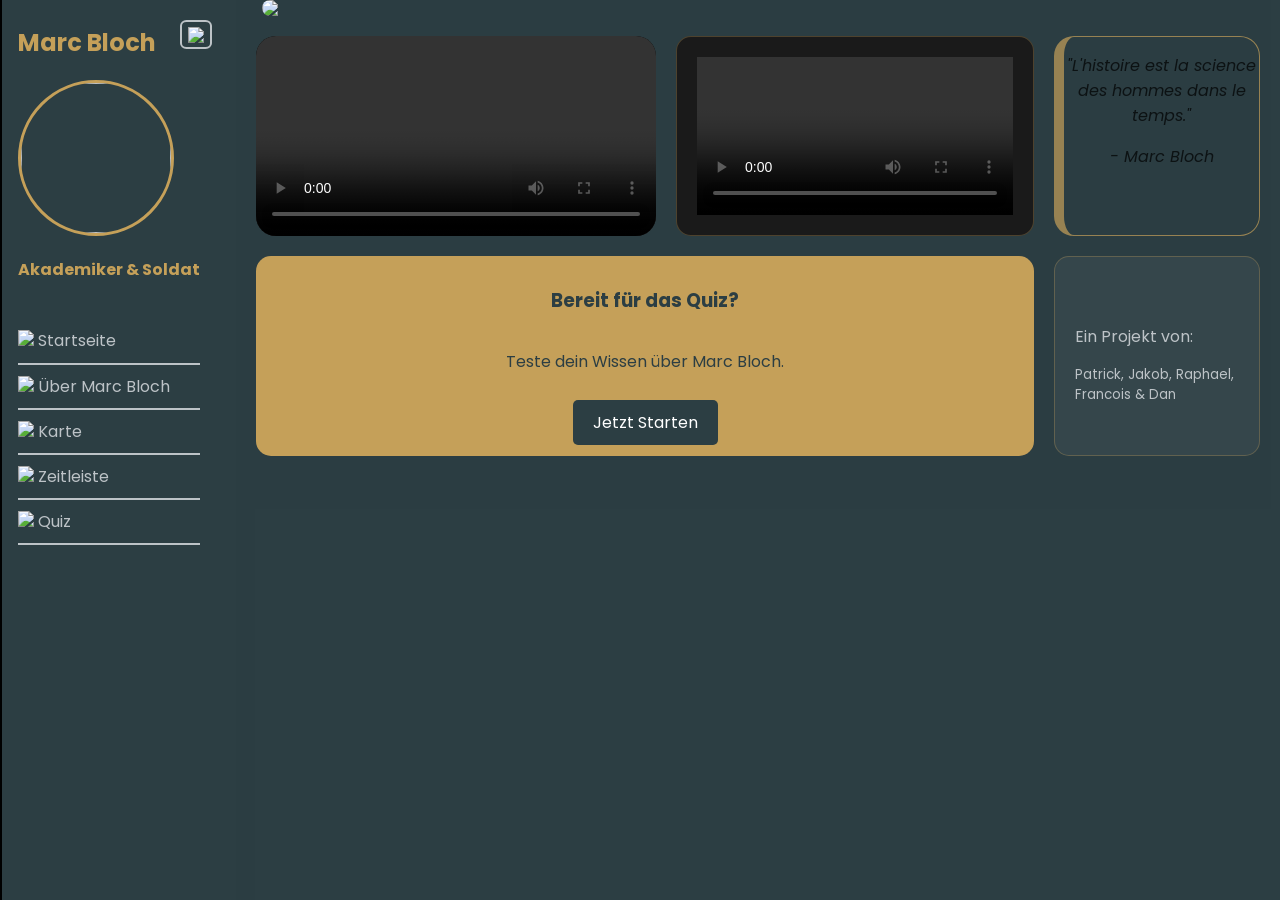
==== index.html @ 03a61c20 "Rename Home.html to index.html" ====
<!DOCTYPE html>
<html lang="en">
<head>
    <meta charset="UTF-8">
    <meta name="viewport" content="width=device-width, initial-scale=1.0">
    <title>Document</title>
    <link rel="stylesheet" href="Home.css">
</head>
<body>
    <nav id="sidebar">
        <div class="marc-bloch-container" >
            <h2> Marc Bloch </h2>
            <img src="assets/Marc-Bloch- Icon-Image.jpg" height="150dvh" width="150dvh" style="border: 3px solid #C5A059; border-radius: 100px;" class="Marc-Bloch-Img" >
            <h4> Akademiker & Soldat </h4>
            
        </div>
        <ul>
            <li class="list-element">
                <a href="#"> 
                    <img src="assets/home-solid.svg" height="24px">
                    <span> Startseite </span> 
                </a>
            </li>
            <li class="list-element">
                <a href="#"> 
                    <img src="assets/circle-info-solid-full.svg" height="24px">
                    <span> Über Marc Bloch </span> 
                </a>
            </li>
            <li class="list-element">
                <a href="#"> 
                    <img src="assets/location-dot-solid-full.svg" height="24px"> 
                    <span> Karte </span> 
                </a>
            </li>
            <li class="list-element">
                <a href="#"> 
                    <img src="assets/calendar-days-solid-full.svg" height="24px"> 
                    <span> Zeitleiste </span> 
                </a>
            </li>
            <li class="list-element" onclick="
            window.location.replace(/* Quiz page link */)
            ">
                <a href="#"> 
                    <img src="assets//brain-solid-full.svg" height="24px">
                    <span> Quiz </span> 
                </a>
            </li>
        </ul>
    </nav>
    <button id="Collapse-Btn"><img src="assets/angles-left-solid-full.svg" height="20dvh" ></button>
    <main>
    <div class="banner"> 
        <img src="assets/Marc Bloch - Banner.png" width="95%" height="auto" class="Marc-Bloch-Banner">
    </div>

    <div class="bento-grid">
            <div class="video-placeholder">
                <video src="assets/Marc Bloch Video.mp4" height="100%" width="auto" class="Video-Deutsch" controls></video>
        </div>

        <div class="bento-item video-en-francais">
            <video src="assets/Marc Bloch Video (Französisch).mp4" height="100%" width="auto" controls></video>
        </div>

        <div class="Citation-Marc-Bloch">
            <p >"L'histoire est la science des hommes dans le temps."</p>
            <span>- Marc Bloch</span>
        </div>

        <div class="bento-item quiz-box">
            <h3>Bereit für das Quiz?</h3>
            <p>Teste dein Wissen über Marc Bloch.</p>
            <a href="#" class="quiz-btn">Jetzt Starten</a>
        </div>

        <div class="bento-item team">
            <p>Ein Projekt von:</p>
            <small>Patrick, Jakob, Raphael, Francois & Dan</small>
        </div>
    </div>
</main>
    
    <script src="Home.js"></script>
</body>
</html>
---- Home.css ----
@import url('http://fonts.googleapis.com/css?family=Poppins');
:root{
    --text-color: #BDC3C7;
    --accent-color: #C5A059;
    --sidebar-bg: #2C3E43;

}
body{
    margin: 0;
    padding:0;
    font-family: 'Poppins';
    min-height: 100vh;
    min-height: 100dvh;
    display: grid;
    grid-template-columns: auto 1fr;
    grid-template-rows: 1fr;
    grid-template-areas: 'main main';
    background-color: var(--sidebar-bg);
    border-left: 2px solid black;
}
#sidebar{
    background-color: var(--sidebar-bg);
    color: var(--text-color);
    text-decoration:none;
    box-sizing: border-box;
    min-height: 100dvh;
    padding: 5px 1em;
    display: flex;
    flex-direction: column;
    margin-right:20px ;
}

.marc-bloch-container{
    display: flex;
    flex-direction: column;
    flex-shrink: 0;
    color: var(--accent-color);
}
a{
    text-decoration: none;
    color: var(--text-color);
}

#Collapse-Btn {
    background: var(--sidebar-bg);
    border-radius: 20%;
    border: 2px solid var(--text-color);
    position: fixed;
    top: 20px;
    left: 180px;
    padding-top: 5px;
    margin-right: none;
    z-index: 999;
}

#Collapse-Btn:hover {
    background: var(--sidebar-bg);
    border-radius: 20%;
    border: 2px solid var(--text-color);
    cursor: pointer;
}

ul{
    list-style: none;
    padding: 0;
}

.list-element{
    padding-top: 5%;
    padding-bottom: 5%;
    border-bottom: 2px solid var(--text-color);
}

.list-element:hover{
    text-indent: 10%;
    padding-top: 5%;
    padding-bottom: 5%;
    border-bottom: 2px solid var(--text-color);
    border-left: 1dvh solid var(--accent-color);
    transition: linear 150ms;
    color: var(--accent-color);
}


.Quiz-wrapper{
    margin-left: 10px;
}
/* Sanfter Übergang für das Layout */
body {
    transition: grid-template-columns 250ms ease;
}

/* Wenn die Sidebar die Klasse .collapsed hat */
#sidebar.collapsed {
    transform: translateX(-100%);
    position: absolute; /* Verhindert, dass sie Platz wegnimmt */
}

/* Den Hauptteil (Main) verbreitern, wenn die Sidebar weg ist */
#sidebar.collapsed + main {
    margin-left: 0;
    grid-column: 1 / span 2; /* Nutzt den Platz der Sidebar mit */
}

/* Animation für den Button */
#Collapse-Btn {
    transition: all 250ms ease;
}

main{
    background-color: #2c3e43dc;
    grid-area: 'main';
}

.bento-grid {
    display: grid;
    grid-template-columns: repeat(3, 1fr);
    grid-auto-rows: 200px; /* Standardhöhe der Boxen */
    gap: 20px;
    padding: 20px;
}

.bento-item {
    background-color: rgba(255, 255, 255, 0.05);
    border: 1px solid rgba(197, 160, 89, 0.3); /* Dezentes Gold */
    border-radius: 15px;
    padding: 20px;
    color: var(--text-color);
    display: flex;
    flex-direction: column;
    justify-content: center;
    transition: transform 0.3s ease;
}

.bento-item:hover {
    transform: scale(1.02);
    border-color: var(--accent-color);
}

/* Spezialgrößen für das Bento-Gefühl */
.Video-Deutsch {
    grid-column: span 2;
    grid-row: span 2;
    background: #000; /* Platzhalter für Video */
}

.video-en-francais{
    grid-column: span 1;
    background: #1a1a1a;
}

.quiz-box {
    grid-column: span 2;
    background-color: var(--accent-color);
    color: #2C3E43;
    align-items: center;
}

.quiz-btn {
    background: #2C3E43;
    color: white;
    padding: 10px 20px;
    border-radius: 5px;
    margin-top: 10px;
}

.Citation-Marc-Bloch {
    font-style: italic;
    text-align: center;
    border-left: 10px solid var(--accent-color);
    opacity: 70%;
    border-right: 1px solid var(--accent-color) ;
    border-bottom:1px solid var(--accent-color);
    border-top: 1px solid var(--accent-color);
    border-radius: 20px;
}

.video-placeholder {
    display: flex;
    flex-direction: column;
    align-items: center;
    justify-content: center;
    height: 100%;
}

.Marc-Bloch-Banner{
    border-radius: 20px ;
}

.Video-Deutsch{
    border-radius: 20px;
}

.banner{
    display: flex ;
    justify-content: center;
}
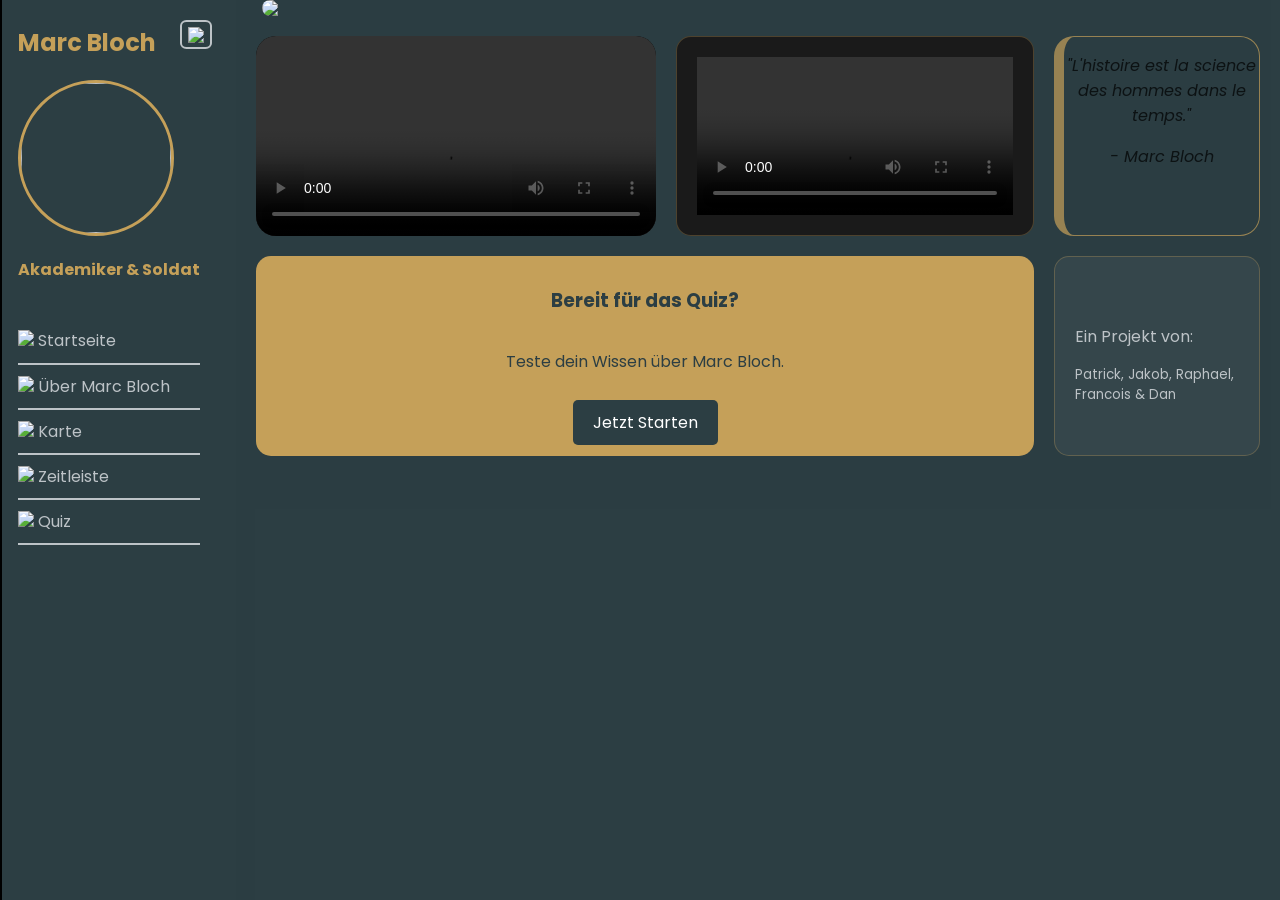
==== commit 56f51243: "Update index.html" ====
--- a/index.html
+++ b/index.html
@@ -4,7 +4,7 @@
     <meta charset="UTF-8">
     <meta name="viewport" content="width=device-width, initial-scale=1.0">
     <title>Document</title>
-    <link rel="stylesheet" href="Home.css">
+    <link rel="stylesheet" href="index.css">
 </head>
 <body>
     <nav id="sidebar">
@@ -82,6 +82,6 @@
     </div>
 </main>
     
-    <script src="Home.js"></script>
+    <script src="index.js"></script>
 </body>
 </html>
--- a/index.css
+++ b/index.css
@@ -0,0 +1,197 @@
+@import url('http://fonts.googleapis.com/css?family=Poppins');
+:root{
+    --text-color: #BDC3C7;
+    --accent-color: #C5A059;
+    --sidebar-bg: #2C3E43;
+
+}
+body{
+    margin: 0;
+    padding:0;
+    font-family: 'Poppins';
+    min-height: 100vh;
+    min-height: 100dvh;
+    display: grid;
+    grid-template-columns: auto 1fr;
+    grid-template-rows: 1fr;
+    grid-template-areas: 'main main';
+    background-color: var(--sidebar-bg);
+    border-left: 2px solid black;
+}
+#sidebar{
+    background-color: var(--sidebar-bg);
+    color: var(--text-color);
+    text-decoration:none;
+    box-sizing: border-box;
+    min-height: 100dvh;
+    padding: 5px 1em;
+    display: flex;
+    flex-direction: column;
+    margin-right:20px ;
+}
+
+.marc-bloch-container{
+    display: flex;
+    flex-direction: column;
+    flex-shrink: 0;
+    color: var(--accent-color);
+}
+a{
+    text-decoration: none;
+    color: var(--text-color);
+}
+
+#Collapse-Btn {
+    background: var(--sidebar-bg);
+    border-radius: 20%;
+    border: 2px solid var(--text-color);
+    position: fixed;
+    top: 20px;
+    left: 180px;
+    padding-top: 5px;
+    margin-right: none;
+    z-index: 999;
+}
+
+#Collapse-Btn:hover {
+    background: var(--sidebar-bg);
+    border-radius: 20%;
+    border: 2px solid var(--text-color);
+    cursor: pointer;
+}
+
+ul{
+    list-style: none;
+    padding: 0;
+}
+
+.list-element{
+    padding-top: 5%;
+    padding-bottom: 5%;
+    border-bottom: 2px solid var(--text-color);
+}
+
+.list-element:hover{
+    text-indent: 10%;
+    padding-top: 5%;
+    padding-bottom: 5%;
+    border-bottom: 2px solid var(--text-color);
+    border-left: 1dvh solid var(--accent-color);
+    transition: linear 150ms;
+    color: var(--accent-color);
+}
+
+
+.Quiz-wrapper{
+    margin-left: 10px;
+}
+/* Sanfter Übergang für das Layout */
+body {
+    transition: grid-template-columns 250ms ease;
+}
+
+/* Wenn die Sidebar die Klasse .collapsed hat */
+#sidebar.collapsed {
+    transform: translateX(-100%);
+    position: absolute; /* Verhindert, dass sie Platz wegnimmt */
+}
+
+/* Den Hauptteil (Main) verbreitern, wenn die Sidebar weg ist */
+#sidebar.collapsed + main {
+    margin-left: 0;
+    grid-column: 1 / span 2; /* Nutzt den Platz der Sidebar mit */
+}
+
+/* Animation für den Button */
+#Collapse-Btn {
+    transition: all 250ms ease;
+}
+
+main{
+    background-color: #2c3e43dc;
+    grid-area: 'main';
+}
+
+.bento-grid {
+    display: grid;
+    grid-template-columns: repeat(3, 1fr);
+    grid-auto-rows: 200px; /* Standardhöhe der Boxen */
+    gap: 20px;
+    padding: 20px;
+}
+
+.bento-item {
+    background-color: rgba(255, 255, 255, 0.05);
+    border: 1px solid rgba(197, 160, 89, 0.3); /* Dezentes Gold */
+    border-radius: 15px;
+    padding: 20px;
+    color: var(--text-color);
+    display: flex;
+    flex-direction: column;
+    justify-content: center;
+    transition: transform 0.3s ease;
+}
+
+.bento-item:hover {
+    transform: scale(1.02);
+    border-color: var(--accent-color);
+}
+
+/* Spezialgrößen für das Bento-Gefühl */
+.Video-Deutsch {
+    grid-column: span 2;
+    grid-row: span 2;
+    background: #000; /* Platzhalter für Video */
+}
+
+.video-en-francais{
+    grid-column: span 1;
+    background: #1a1a1a;
+}
+
+.quiz-box {
+    grid-column: span 2;
+    background-color: var(--accent-color);
+    color: #2C3E43;
+    align-items: center;
+}
+
+.quiz-btn {
+    background: #2C3E43;
+    color: white;
+    padding: 10px 20px;
+    border-radius: 5px;
+    margin-top: 10px;
+}
+
+.Citation-Marc-Bloch {
+    font-style: italic;
+    text-align: center;
+    border-left: 10px solid var(--accent-color);
+    opacity: 70%;
+    border-right: 1px solid var(--accent-color) ;
+    border-bottom:1px solid var(--accent-color);
+    border-top: 1px solid var(--accent-color);
+    border-radius: 20px;
+}
+
+.video-placeholder {
+    display: flex;
+    flex-direction: column;
+    align-items: center;
+    justify-content: center;
+    height: 100%;
+}
+
+.Marc-Bloch-Banner{
+    border-radius: 20px ;
+}
+
+.Video-Deutsch{
+    border-radius: 20px;
+}
+
+.banner{
+    display: flex ;
+    justify-content: center;
+}
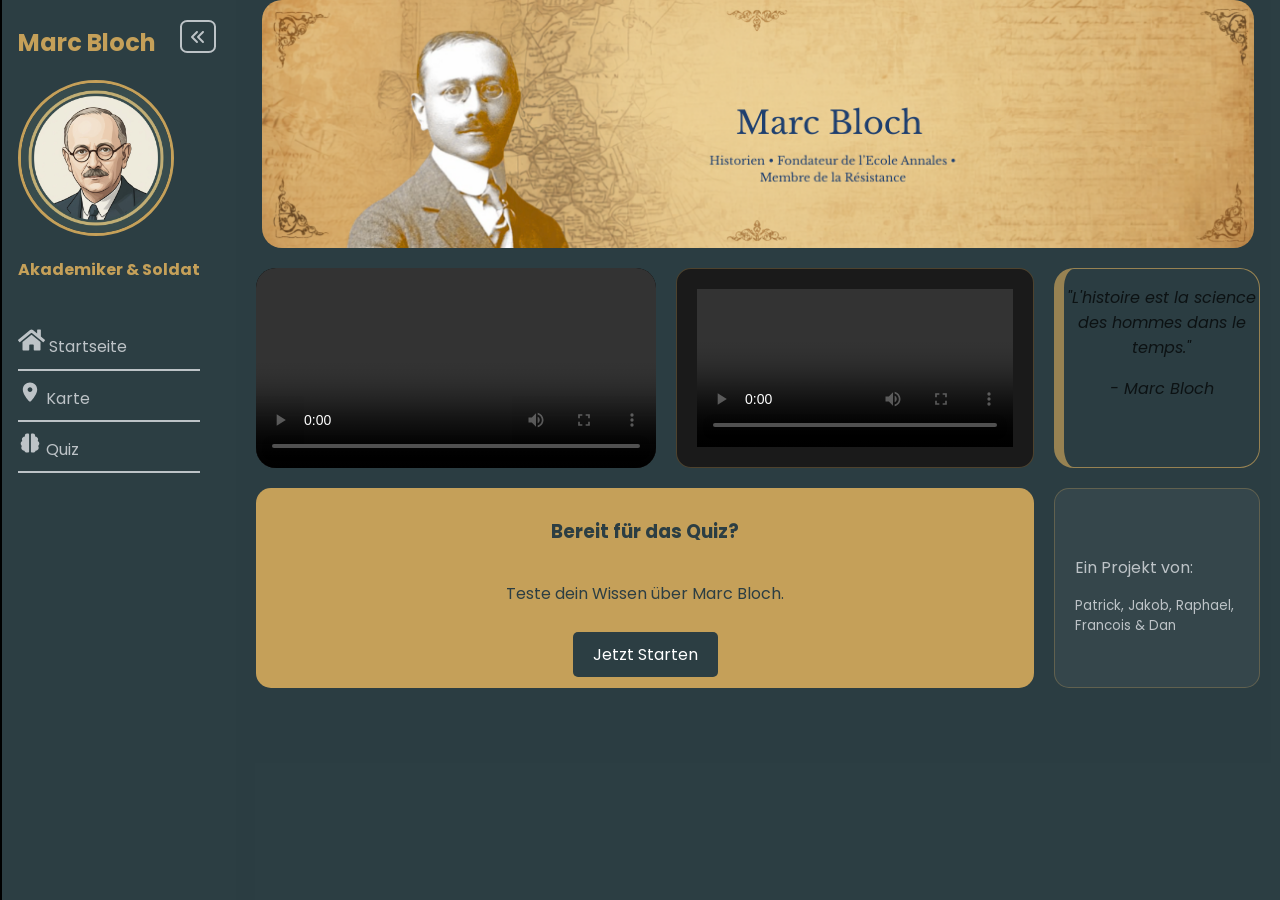
==== commit 6941d388: "Update index.html" ====
--- a/index.html
+++ b/index.html
@@ -23,24 +23,12 @@
             </li>
             <li class="list-element">
                 <a href="#"> 
-                    <img src="assets/circle-info-solid-full.svg" height="24px">
-                    <span> Über Marc Bloch </span> 
-                </a>
-            </li>
-            <li class="list-element">
-                <a href="#"> 
                     <img src="assets/location-dot-solid-full.svg" height="24px"> 
                     <span> Karte </span> 
                 </a>
             </li>
-            <li class="list-element">
-                <a href="#"> 
-                    <img src="assets/calendar-days-solid-full.svg" height="24px"> 
-                    <span> Zeitleiste </span> 
-                </a>
-            </li>
             <li class="list-element" onclick="
-            window.location.replace(/* Quiz page link */)
+            window.location.replace('https://dan-dotcom45.github.io/Marc-Bloch-Projekt/Quiz.html')
             ">
                 <a href="#"> 
                     <img src="assets//brain-solid-full.svg" height="24px">
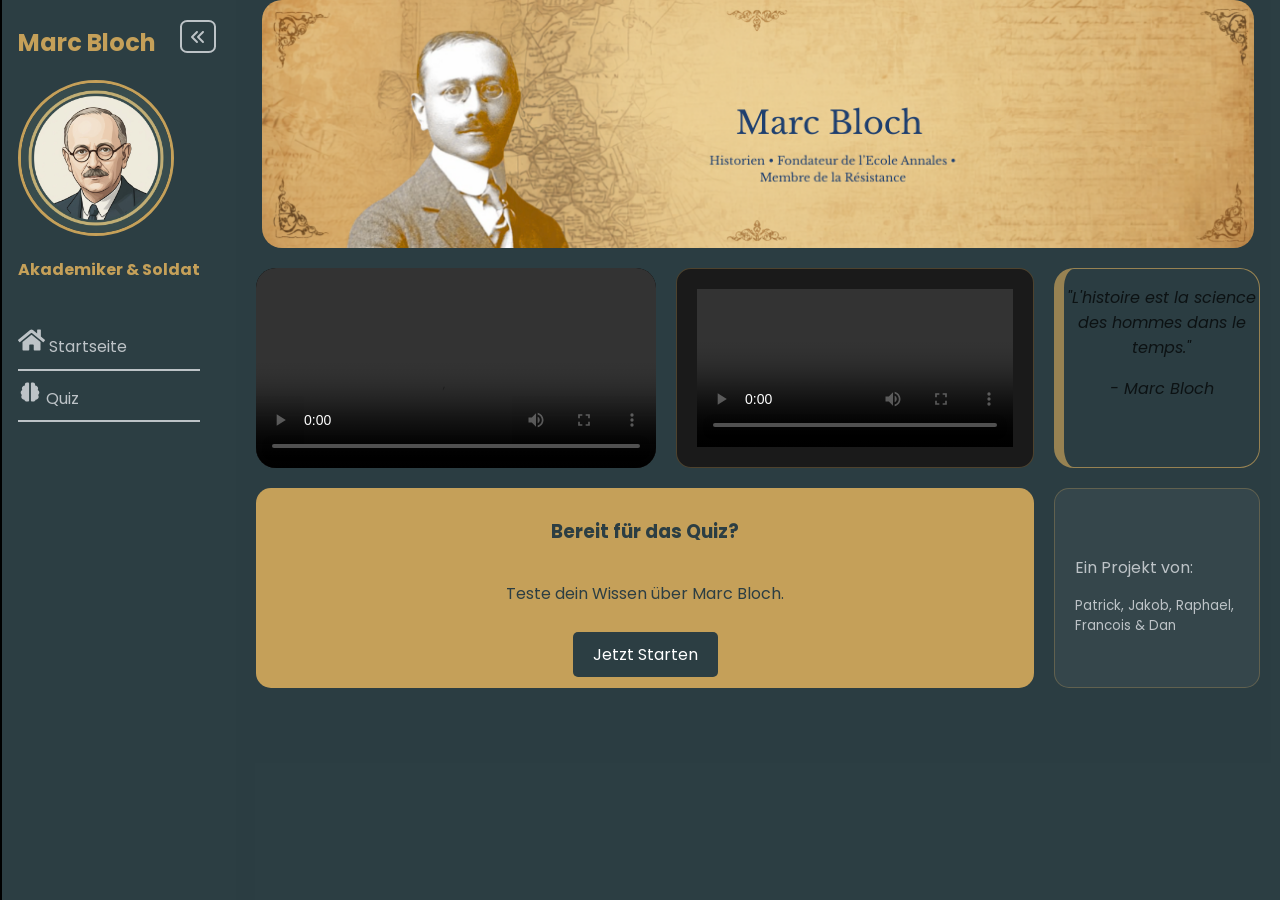
==== commit ff129baf: "Update index.html" ====
--- a/index.html
+++ b/index.html
@@ -21,16 +21,10 @@
                     <span> Startseite </span> 
                 </a>
             </li>
-            <li class="list-element">
-                <a href="#"> 
-                    <img src="assets/location-dot-solid-full.svg" height="24px"> 
-                    <span> Karte </span> 
-                </a>
-            </li>
             <li class="list-element" onclick="
             window.location.replace('https://dan-dotcom45.github.io/Marc-Bloch-Projekt/Quiz.html')
             ">
-                <a href="#"> 
+                <a > 
                     <img src="assets//brain-solid-full.svg" height="24px">
                     <span> Quiz </span> 
                 </a>
